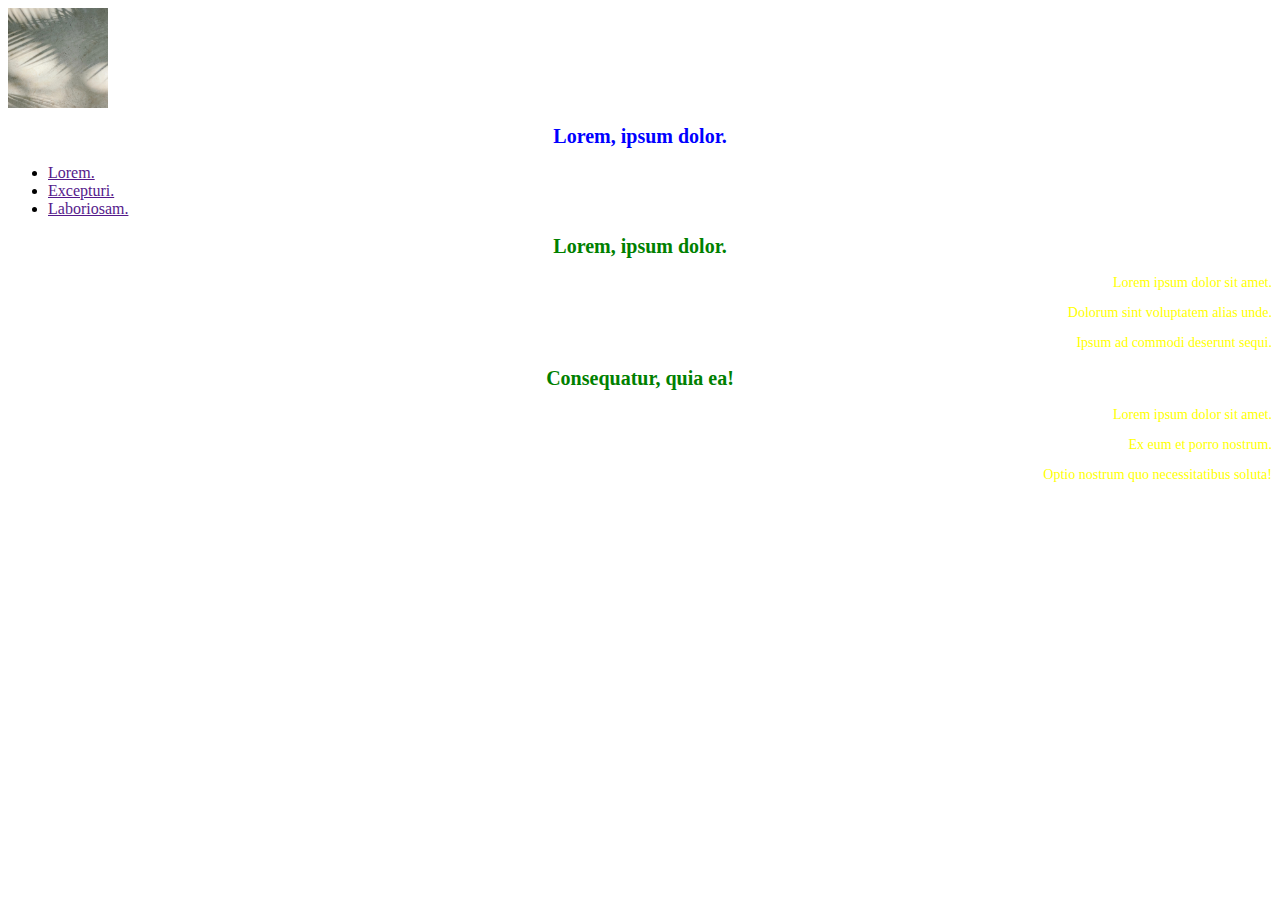
==== index.html @ 6a8d9ea3 "Base css examole" ====
<!DOCTYPE html>
<html lang="en">
  <head>
    <meta charset="UTF-8" />
    <meta http-equiv="X-UA-Compatible" content="IE=edge" />
    <meta name="viewport" content="width=device-width, initial-scale=1.0" />
    <link rel="stylesheet" href="./css/stile.css" />
    <title>Document</title>
  </head>
  <body>
    <header>
      <img src="./img/logo.jpg" alt="" />
      <h1>Lorem, ipsum dolor.</h1>
      <ul>
        <li><a href="">Lorem.</a></li>
        <li><a href="">Excepturi.</a></li>
        <li><a href="">Laboriosam.</a></li>
      </ul>
    </header>
    <main>
      <atricle>
        <h2>Lorem, ipsum dolor.</h2>
        <p>Lorem ipsum dolor sit amet.</p>
        <p>Dolorum sint voluptatem alias unde.</p>
        <p>Ipsum ad commodi deserunt sequi.</p>
      </atricle>
      <atricle>
        <h2>Consequatur, quia ea!</h2>
        <p>Lorem ipsum dolor sit amet.</p>
        <p>Ex eum et porro nostrum.</p>
        <p>Optio nostrum quo necessitatibus soluta!</p>
      </atricle>
    </main>
  </body>
</html>
---- css/stile.css ----
h1 {
  color: blue;
  font-size: 20px;
  text-align: center;
}

h2 {
  color: green;
  font-size: 20px;
  text-align: center;
}

p {
  color: yellow;
  font-size: 14px;
  text-align: right;
}

img {
  width: 100px;
  height: 100px;
  object-fit: cover;
}
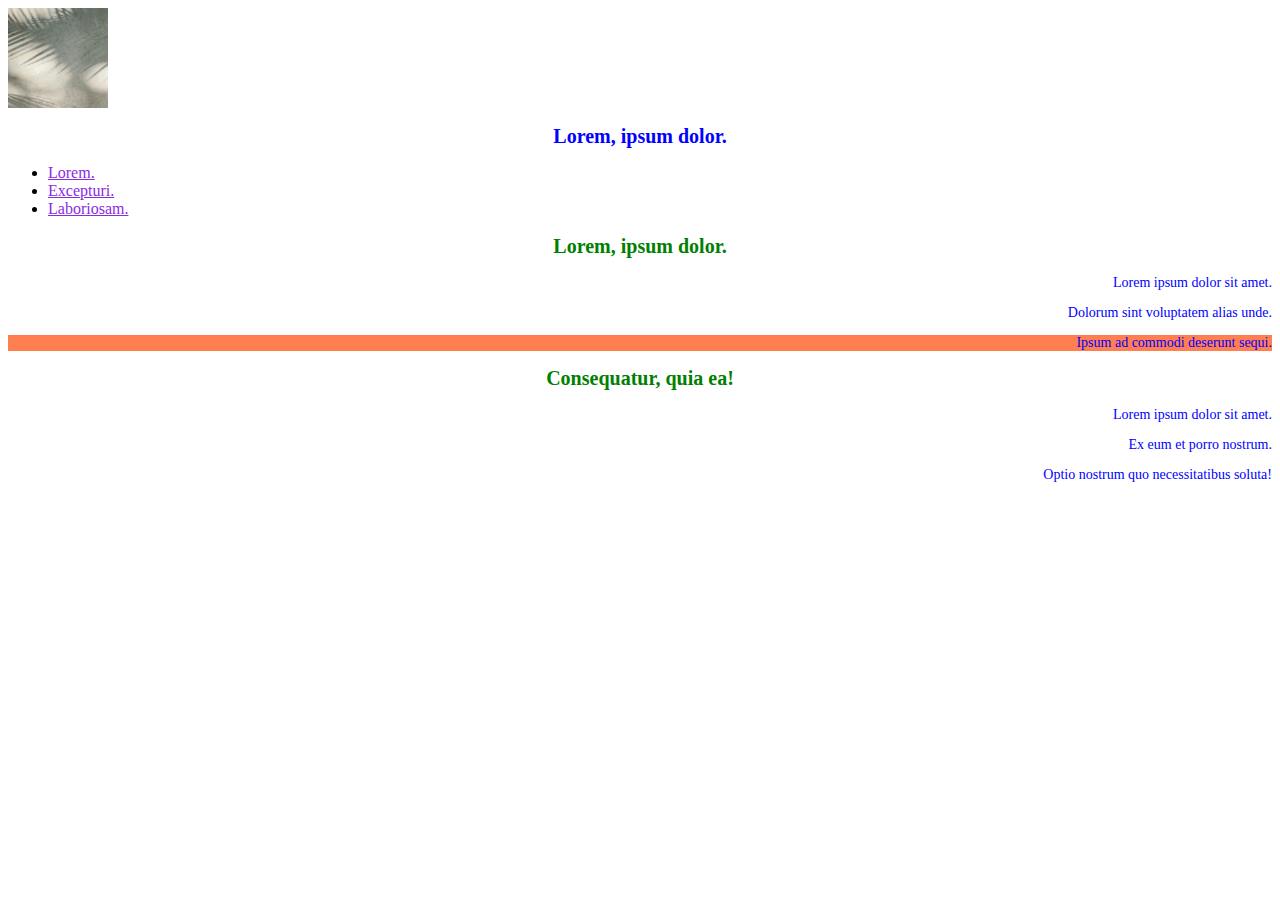
==== commit d61ce28f: "Style types" ====
--- a/index.html
+++ b/index.html
@@ -5,6 +5,14 @@
     <meta http-equiv="X-UA-Compatible" content="IE=edge" />
     <meta name="viewport" content="width=device-width, initial-scale=1.0" />
     <link rel="stylesheet" href="./css/stile.css" />
+    <style>
+      a {
+        color: blueviolet;
+      }
+      p {
+        color: blue;
+      }
+    </style>
     <title>Document</title>
   </head>
   <body>
@@ -22,7 +30,7 @@
         <h2>Lorem, ipsum dolor.</h2>
         <p>Lorem ipsum dolor sit amet.</p>
         <p>Dolorum sint voluptatem alias unde.</p>
-        <p>Ipsum ad commodi deserunt sequi.</p>
+        <p style="background-color: coral">Ipsum ad commodi deserunt sequi.</p>
       </atricle>
       <atricle>
         <h2>Consequatur, quia ea!</h2>
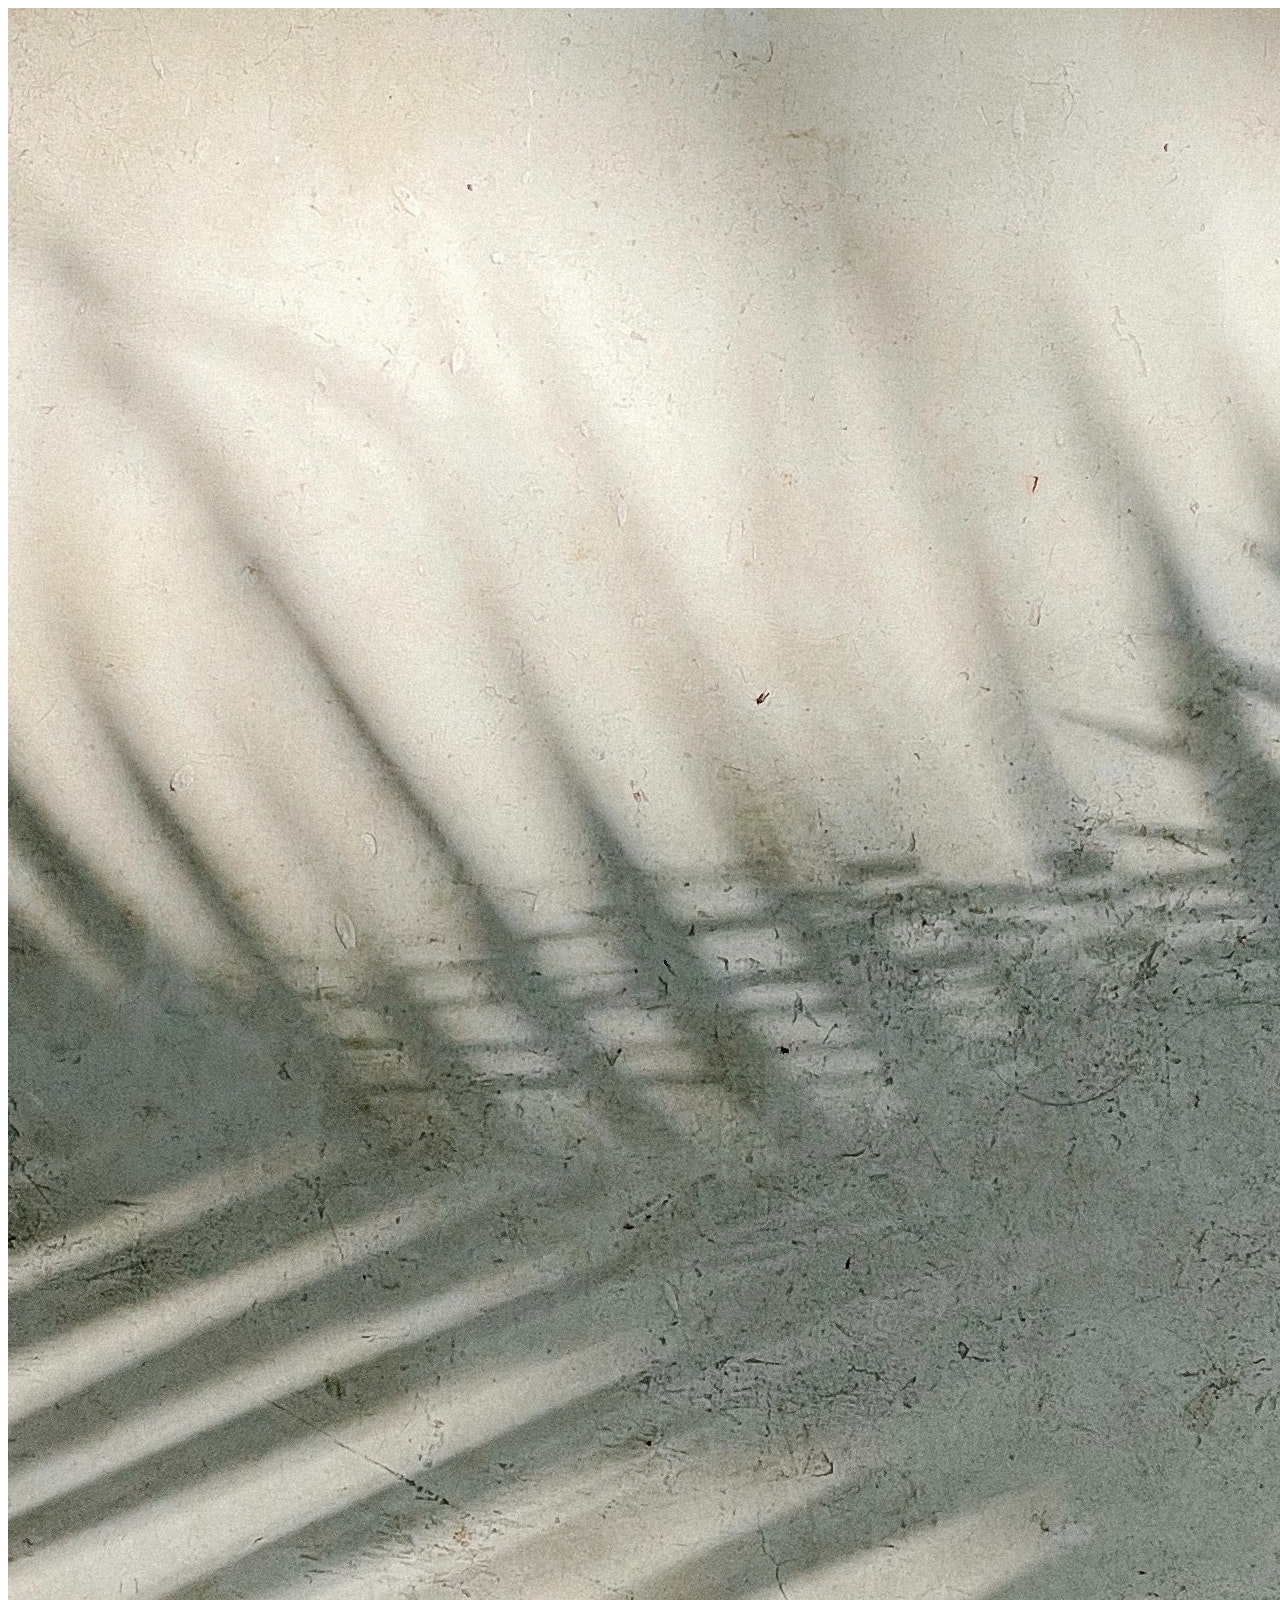
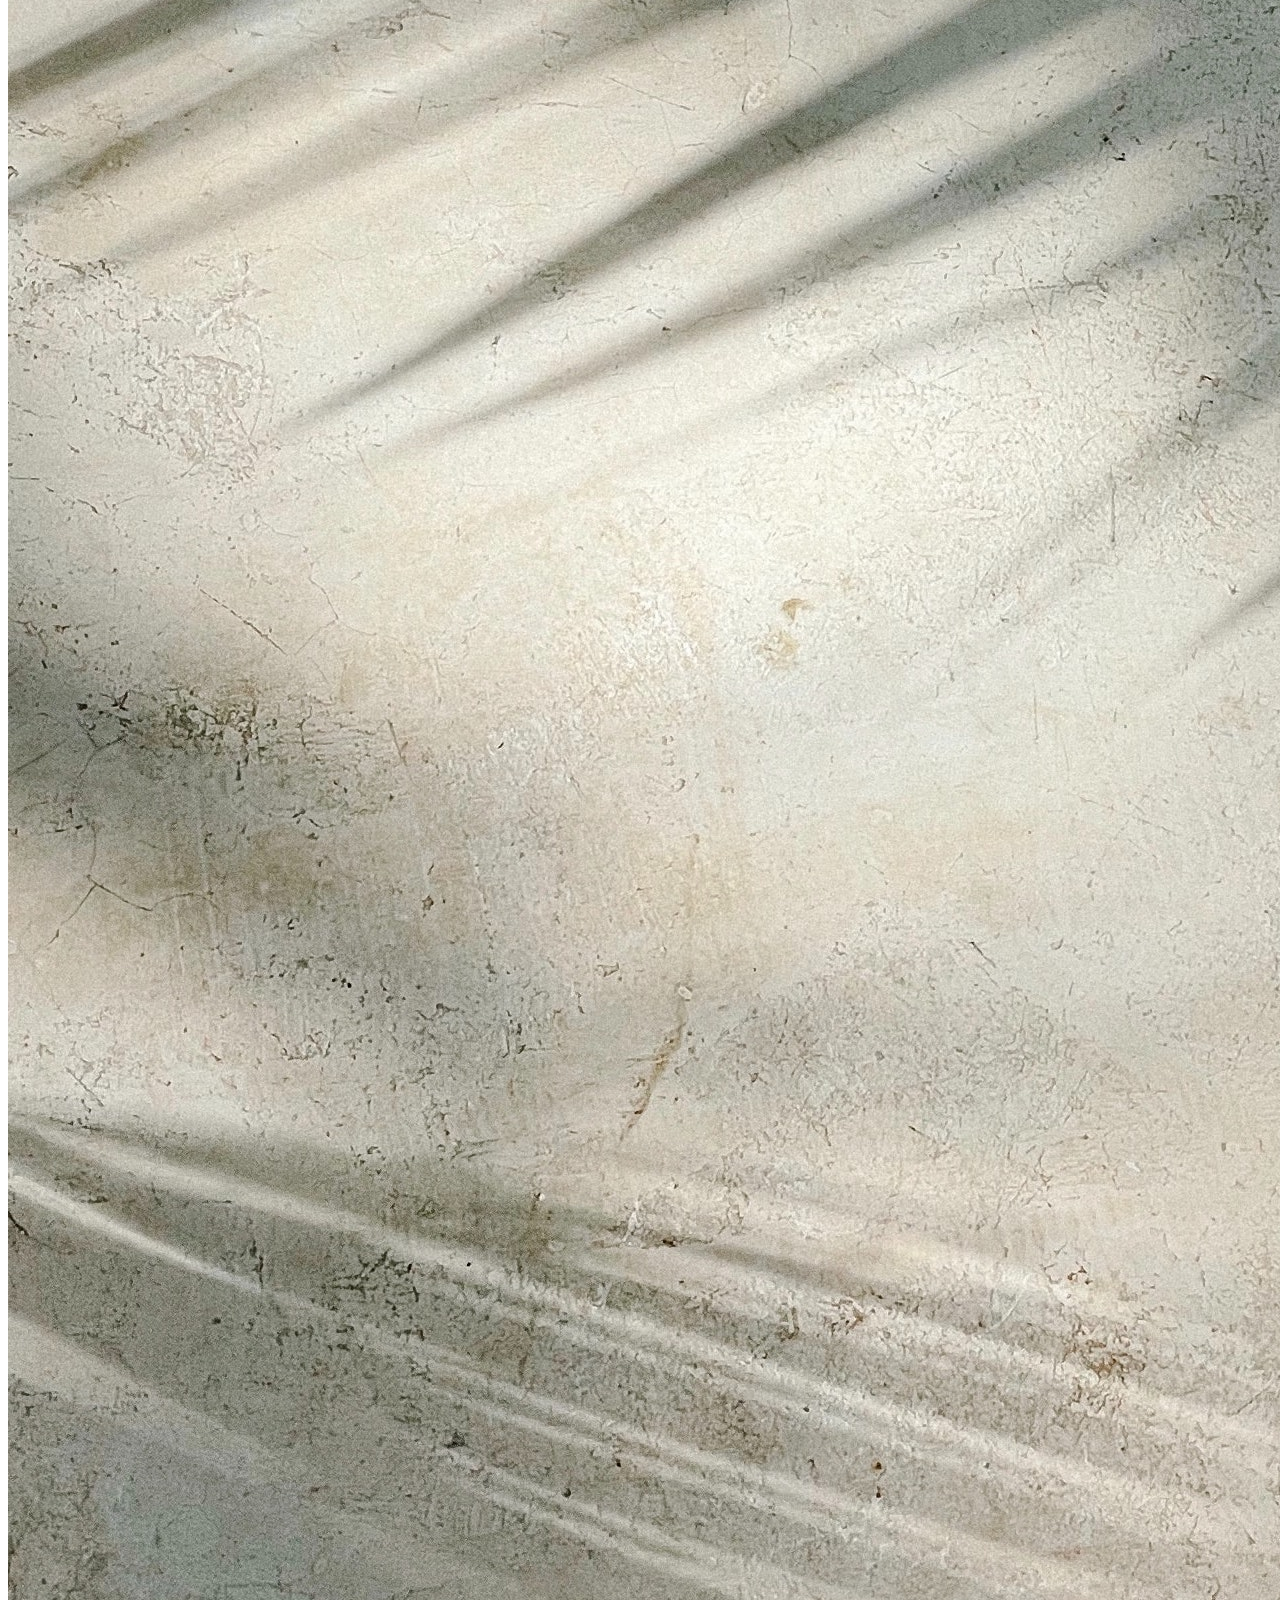
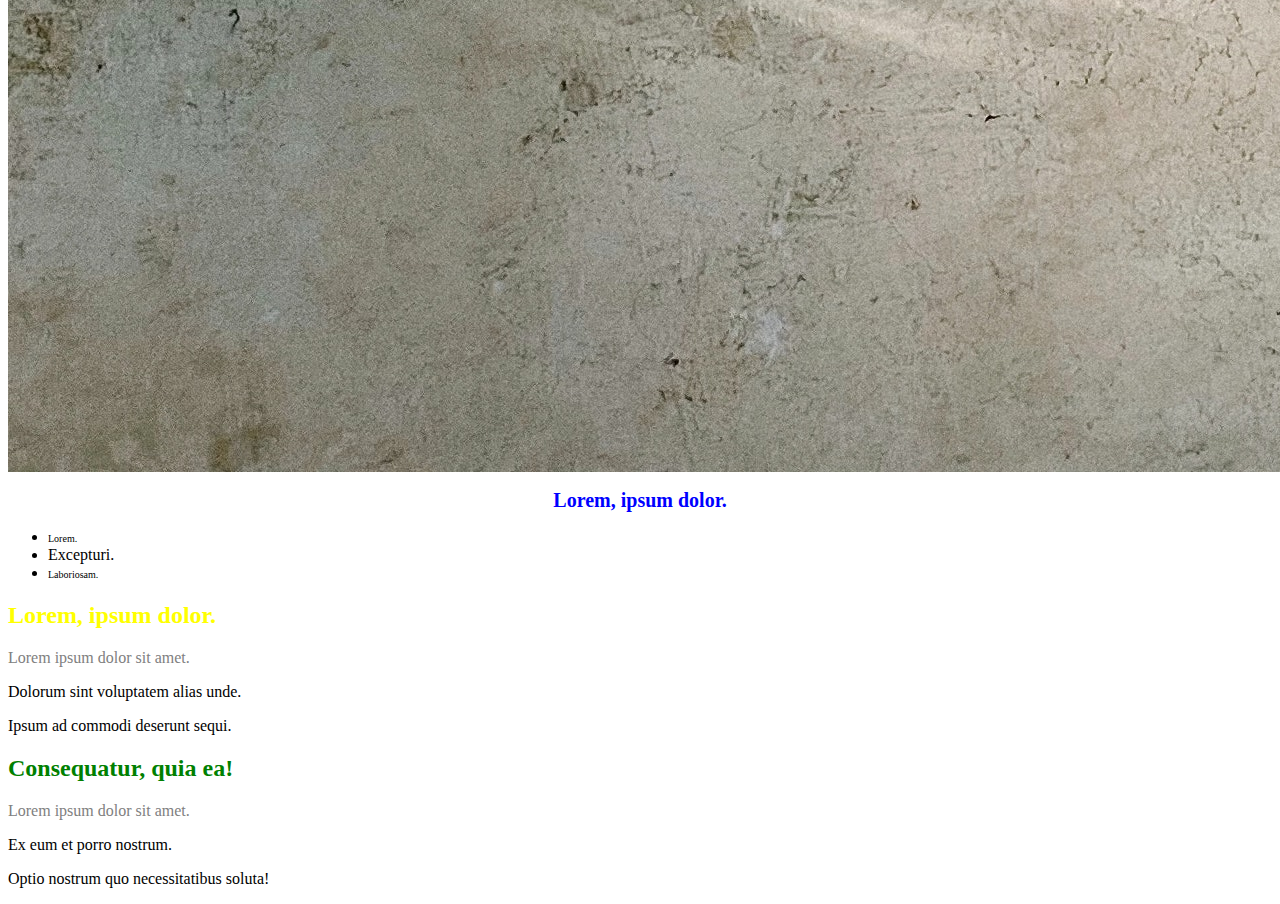
==== commit 40fd7735: "Selector types & spicifity" ====
--- a/index.html
+++ b/index.html
@@ -5,14 +5,6 @@
     <meta http-equiv="X-UA-Compatible" content="IE=edge" />
     <meta name="viewport" content="width=device-width, initial-scale=1.0" />
     <link rel="stylesheet" href="./css/stile.css" />
-    <style>
-      a {
-        color: blueviolet;
-      }
-      p {
-        color: blue;
-      }
-    </style>
     <title>Document</title>
   </head>
   <body>
@@ -20,21 +12,23 @@
       <img src="./img/logo.jpg" alt="" />
       <h1>Lorem, ipsum dolor.</h1>
       <ul>
-        <li><a href="">Lorem.</a></li>
-        <li><a href="">Excepturi.</a></li>
-        <li><a href="">Laboriosam.</a></li>
+        <li><a class="info">Lorem.</a></li>
+        <li><a>Excepturi.</a></li>
+        <li><a class="info">Laboriosam.</a></li>
       </ul>
     </header>
     <main>
       <atricle>
-        <h2>Lorem, ipsum dolor.</h2>
-        <p>Lorem ipsum dolor sit amet.</p>
+        <h2 id="topNews" class="abstract" style="color: yellow">
+          Lorem, ipsum dolor.
+        </h2>
+        <p class="abstract">Lorem ipsum dolor sit amet.</p>
         <p>Dolorum sint voluptatem alias unde.</p>
-        <p style="background-color: coral">Ipsum ad commodi deserunt sequi.</p>
+        <p>Ipsum ad commodi deserunt sequi.</p>
       </atricle>
       <atricle>
         <h2>Consequatur, quia ea!</h2>
-        <p>Lorem ipsum dolor sit amet.</p>
+        <p class="abstract">Lorem ipsum dolor sit amet.</p>
         <p>Ex eum et porro nostrum.</p>
         <p>Optio nostrum quo necessitatibus soluta!</p>
       </atricle>
--- a/css/stile.css
+++ b/css/stile.css
@@ -4,20 +4,18 @@
   text-align: center;
 }
 
+.abstract {
+  color: grey;
+}
+
 h2 {
   color: green;
-  font-size: 20px;
-  text-align: center;
 }
 
-p {
-  color: yellow;
-  font-size: 14px;
-  text-align: right;
+#topNews {
+  color: red;
 }
 
-img {
-  width: 100px;
-  height: 100px;
-  object-fit: cover;
+.info {
+  font-size: 10px;
 }
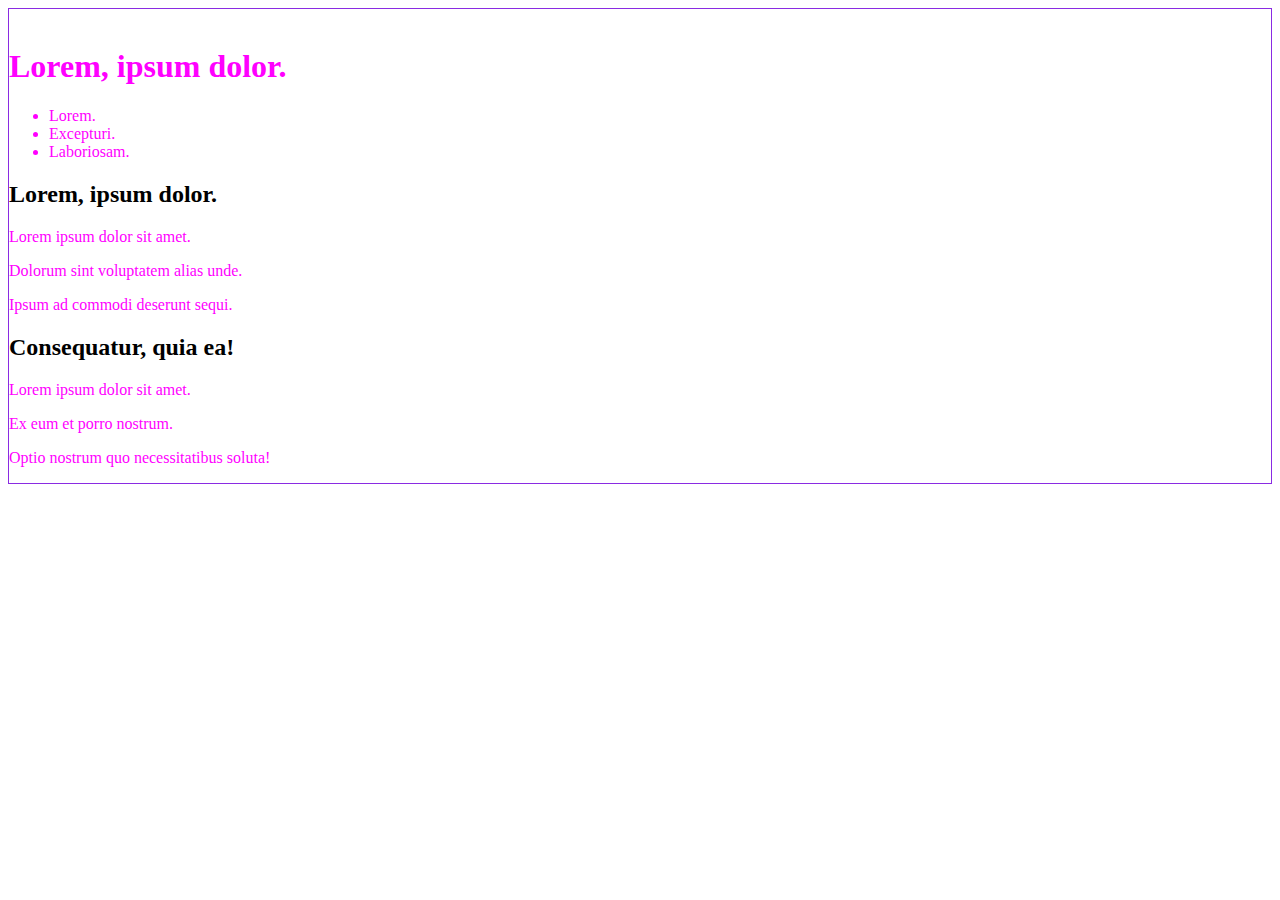
==== commit 3b342de4: "Inherited properties" ====
--- a/index.html
+++ b/index.html
@@ -9,26 +9,24 @@
   </head>
   <body>
     <header>
-      <img src="./img/logo.jpg" alt="" />
+      <img src="#" alt="" />
       <h1>Lorem, ipsum dolor.</h1>
       <ul>
-        <li><a class="info">Lorem.</a></li>
+        <li><a>Lorem.</a></li>
         <li><a>Excepturi.</a></li>
-        <li><a class="info">Laboriosam.</a></li>
+        <li><a>Laboriosam.</a></li>
       </ul>
     </header>
     <main>
       <atricle>
-        <h2 id="topNews" class="abstract" style="color: yellow">
-          Lorem, ipsum dolor.
-        </h2>
-        <p class="abstract">Lorem ipsum dolor sit amet.</p>
+        <h2>Lorem, ipsum dolor.</h2>
+        <p>Lorem ipsum dolor sit amet.</p>
         <p>Dolorum sint voluptatem alias unde.</p>
         <p>Ipsum ad commodi deserunt sequi.</p>
       </atricle>
       <atricle>
         <h2>Consequatur, quia ea!</h2>
-        <p class="abstract">Lorem ipsum dolor sit amet.</p>
+        <p>Lorem ipsum dolor sit amet.</p>
         <p>Ex eum et porro nostrum.</p>
         <p>Optio nostrum quo necessitatibus soluta!</p>
       </atricle>
--- a/css/stile.css
+++ b/css/stile.css
@@ -1,21 +1,12 @@
-h1 {
-  color: blue;
-  font-size: 20px;
-  text-align: center;
+body {
+  color: fuchsia;
+  border: 1px solid blueviolet;
 }
 
-.abstract {
-  color: grey;
+a {
+  color: inherit;
 }
 
 h2 {
-  color: green;
+  color: initial;
 }
-
-#topNews {
-  color: red;
-}
-
-.info {
-  font-size: 10px;
-}
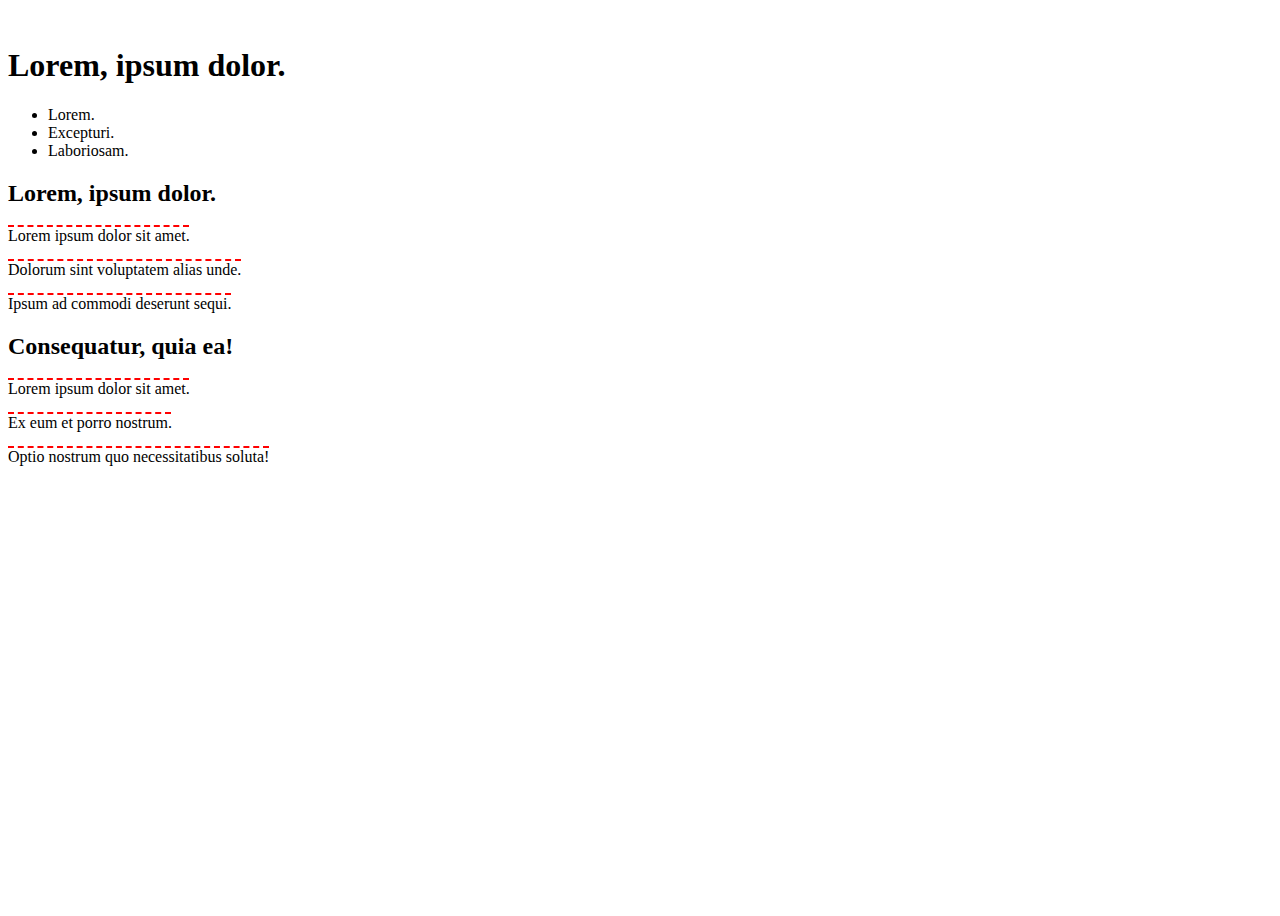
==== commit 79f56577: "Add some properties" ====
--- a/index.html
+++ b/index.html
@@ -12,9 +12,9 @@
       <img src="#" alt="" />
       <h1>Lorem, ipsum dolor.</h1>
       <ul>
-        <li><a>Lorem.</a></li>
-        <li><a>Excepturi.</a></li>
-        <li><a>Laboriosam.</a></li>
+        <li><a href="">Lorem.</a></li>
+        <li><a href="">Excepturi.</a></li>
+        <li><a href="">Laboriosam.</a></li>
       </ul>
     </header>
     <main>
--- a/css/stile.css
+++ b/css/stile.css
@@ -1,12 +1,16 @@
-body {
-  color: fuchsia;
-  border: 1px solid blueviolet;
+p {
+  text-decoration: overline dashed 2px red;
 }
 
 a {
   color: inherit;
+  text-decoration: none;
 }
 
-h2 {
-  color: initial;
+body {
+  min-height: 100vh;
+  background: url(https://images.pexels.com/photos/13878092/pexels-photo-13878092.jpeg?cs=srgb&dl=pexels-mathilde-langevin-13878092.jpg&fm=jpg);
+  background-repeat: no-repeat;
+  background-size: cover;
+  background-position: left;
 }
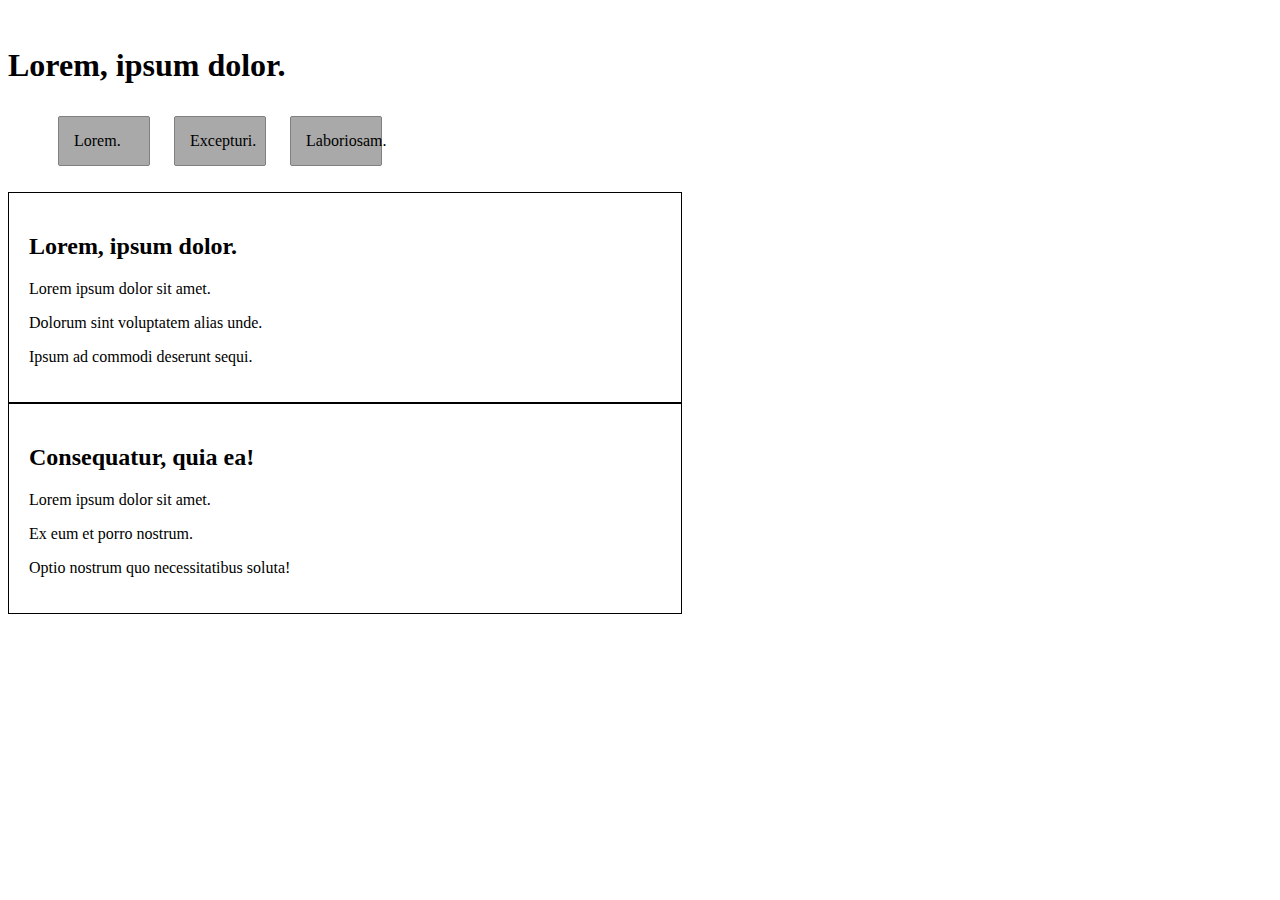
==== commit e7bee9c4: "Box Model article" ====
--- a/index.html
+++ b/index.html
@@ -11,20 +11,19 @@
     <header>
       <img src="#" alt="" />
       <h1>Lorem, ipsum dolor.</h1>
-      <ul>
-        <li><a href="">Lorem.</a></li>
-        <li><a href="">Excepturi.</a></li>
-        <li><a href="">Laboriosam.</a></li>
+      <ul class="munuItems">
+        <li class="menuItem"><a href="">Lorem.</a></li>
+        <li class="menuItem"><a href="">Excepturi.</a></li>
+        <li class="menuItem"><a href="">Laboriosam.</a></li>
       </ul>
     </header>
     <main>
-      <atricle>
+      <atricle class="news">
         <h2>Lorem, ipsum dolor.</h2>
         <p>Lorem ipsum dolor sit amet.</p>
         <p>Dolorum sint voluptatem alias unde.</p>
-        <p>Ipsum ad commodi deserunt sequi.</p>
-      </atricle>
-      <atricle>
+        <p>Ipsum ad commodi deserunt sequi.</p></atricle
+      ><atricle class="news">
         <h2>Consequatur, quia ea!</h2>
         <p>Lorem ipsum dolor sit amet.</p>
         <p>Ex eum et porro nostrum.</p>
--- a/css/stile.css
+++ b/css/stile.css
@@ -1,5 +1,17 @@
-p {
-  text-decoration: overline dashed 2px red;
+.menuItem {
+  display: inline-block;
+  border: 1px solid grey;
+  border-radius: 2px;
+  padding: 15px;
+  width: 60px;
+  margin: 10px;
+  background-color: darkgrey;
+}
+
+.menuItems {
+  list-style: none;
+  padding: 0px;
+  text-align: center;
 }
 
 a {
@@ -7,10 +19,10 @@
   text-decoration: none;
 }
 
-body {
-  min-height: 100vh;
-  background: url(https://images.pexels.com/photos/13878092/pexels-photo-13878092.jpeg?cs=srgb&dl=pexels-mathilde-langevin-13878092.jpg&fm=jpg);
-  background-repeat: no-repeat;
-  background-size: cover;
-  background-position: left;
+.news {
+  display: inline-block;
+  width: 50%;
+  border: 1px solid black;
+  vertical-align: top;
+  padding: 20px;
 }
